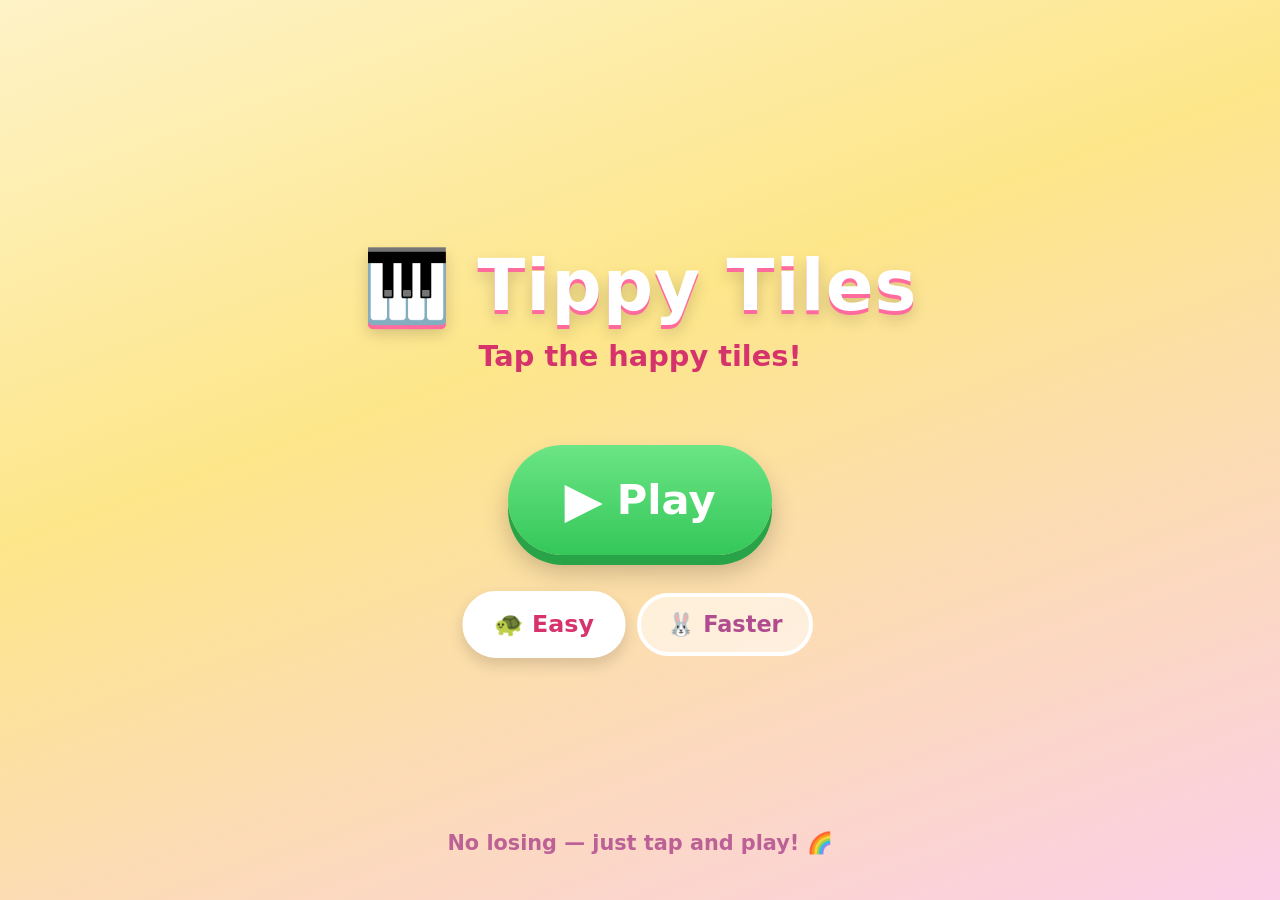
==== index.html @ 8df80373 "Add Tippy Tiles: a toddler-friendly Piano Tiles clone A gentle, no-fail take on Piano Tiles for litt" ====
<!DOCTYPE html>
<html lang="en">
<head>
  <meta charset="UTF-8" />
  <meta name="viewport" content="width=device-width, initial-scale=1.0, maximum-scale=1.0, user-scalable=no, viewport-fit=cover" />
  <meta name="apple-mobile-web-app-capable" content="yes" />
  <meta name="theme-color" content="#fde68a" />
  <title>Tippy Tiles — Piano Tiles for Toddlers</title>
  <link rel="stylesheet" href="style.css" />
</head>
<body>
  <!-- ===== Start screen ===== -->
  <div id="start" class="screen">
    <div class="title-wrap">
      <h1 class="title">🎹 Tippy Tiles</h1>
      <p class="subtitle">Tap the happy tiles!</p>
    </div>
    <button id="playBtn" class="big-btn" aria-label="Play">
      <span class="big-btn-icon">▶</span>
      <span class="big-btn-text">Play</span>
    </button>
    <div class="mode-row" role="group" aria-label="Choose a mode">
      <button class="mode-btn is-active" data-mode="relaxed">🐢 Easy</button>
      <button class="mode-btn" data-mode="normal">🐰 Faster</button>
    </div>
    <p class="hint">No losing — just tap and play! 🌈</p>
  </div>

  <!-- ===== Game screen ===== -->
  <div id="game" class="screen hidden">
    <div id="hud">
      <button id="homeBtn" class="hud-btn" aria-label="Home">🏠</button>
      <div id="score" class="score" aria-live="polite">
        <span class="star">⭐</span><span id="scoreNum">0</span>
      </div>
      <button id="soundBtn" class="hud-btn" aria-label="Sound on or off">🔊</button>
    </div>
    <div id="board" aria-label="Piano tiles"></div>
    <div id="praise" class="praise" aria-hidden="true"></div>
  </div>

  <script src="game.js"></script>
</body>
</html>
---- style.css ----
/* ===== Tippy Tiles — toddler piano tiles ===== */
* { margin: 0; padding: 0; box-sizing: border-box; -webkit-tap-highlight-color: transparent; }

:root {
  --c1: #ff6b9d; /* pink   */
  --c2: #ffa552; /* orange */
  --c3: #ffe066; /* yellow */
  --c4: #6be585; /* green  */
  --c5: #5ec8ff; /* blue   */
  --c6: #b388ff; /* purple */
}

html, body {
  height: 100%;
  overflow: hidden;
  overscroll-behavior: none;
  touch-action: manipulation;
  user-select: none;
  -webkit-user-select: none;
  font-family: "Trebuchet MS", "Comic Sans MS", "Segoe UI", system-ui, sans-serif;
  background: linear-gradient(160deg, #fef3c7 0%, #fde68a 40%, #fbcfe8 100%);
}

.screen {
  position: fixed;
  inset: 0;
  display: flex;
  flex-direction: column;
  align-items: center;
  justify-content: center;
}
.hidden { display: none !important; }

/* ===== Start screen ===== */
.title-wrap { text-align: center; margin-bottom: 8vh; padding: 0 16px; max-width: 100%; }
.title {
  font-size: clamp(2.4rem, 11vw, 4.4rem);
  color: #fff;
  text-shadow: 0 4px 0 #ff6b9d, 0 8px 16px rgba(0,0,0,.18);
  letter-spacing: 1px;
  animation: bob 2.4s ease-in-out infinite;
}
.subtitle {
  margin-top: 12px;
  font-size: clamp(1.1rem, 5vw, 1.8rem);
  color: #d6336c;
  font-weight: bold;
}

.big-btn {
  display: flex;
  align-items: center;
  gap: 14px;
  padding: 26px 56px;
  border: none;
  border-radius: 999px;
  background: linear-gradient(180deg, #6be585, #34c759);
  color: #fff;
  font-size: clamp(1.6rem, 7vw, 2.6rem);
  font-weight: bold;
  font-family: inherit;
  box-shadow: 0 10px 0 #28a347, 0 16px 26px rgba(0,0,0,.22);
  cursor: pointer;
  transition: transform .08s ease, box-shadow .08s ease;
  animation: pulse 1.8s ease-in-out infinite;
}
.big-btn:active {
  transform: translateY(7px);
  box-shadow: 0 3px 0 #28a347, 0 6px 12px rgba(0,0,0,.22);
  animation: none;
}
.big-btn-icon { font-size: 1.2em; }

.mode-row { display: flex; gap: 16px; margin-top: 38px; }
.mode-btn {
  padding: 14px 26px;
  border: 4px solid #fff;
  border-radius: 999px;
  background: rgba(255,255,255,.55);
  color: #b14d8e;
  font-size: clamp(1rem, 4.5vw, 1.4rem);
  font-weight: bold;
  font-family: inherit;
  cursor: pointer;
  transition: transform .1s ease, background .15s ease;
}
.mode-btn.is-active {
  background: #fff;
  color: #d6336c;
  transform: scale(1.06);
  box-shadow: 0 6px 14px rgba(0,0,0,.15);
}

.hint {
  position: absolute;
  bottom: 5vh;
  color: #b14d8e;
  font-size: clamp(.95rem, 4vw, 1.3rem);
  font-weight: bold;
  opacity: .85;
}

/* ===== Game screen ===== */
#game { background: linear-gradient(160deg, #fff7ed 0%, #fee2e2 100%); }

#hud {
  position: absolute;
  top: 0; left: 0; right: 0;
  height: 64px;
  display: flex;
  align-items: center;
  justify-content: space-between;
  padding: 0 14px;
  padding-top: env(safe-area-inset-top, 0);
  z-index: 30;
  pointer-events: none;
}
.hud-btn {
  pointer-events: auto;
  width: 52px; height: 52px;
  border: none;
  border-radius: 50%;
  background: rgba(255,255,255,.85);
  font-size: 1.6rem;
  cursor: pointer;
  box-shadow: 0 4px 10px rgba(0,0,0,.12);
  display: flex; align-items: center; justify-content: center;
}
.hud-btn:active { transform: scale(.92); }

.score {
  display: flex;
  align-items: center;
  gap: 6px;
  background: rgba(255,255,255,.85);
  padding: 6px 20px;
  border-radius: 999px;
  font-size: 1.8rem;
  font-weight: bold;
  color: #f59e0b;
  box-shadow: 0 4px 10px rgba(0,0,0,.12);
  min-width: 90px;
  justify-content: center;
}
.score.pop { animation: scorePop .3s ease; }
.score .star { font-size: 1.4rem; }

/* ===== Board & tiles ===== */
#board {
  position: absolute;
  inset: 0;
  overflow: hidden;
}
#board::before {
  /* faint column guides */
  content: "";
  position: absolute;
  inset: 0;
  background-image: repeating-linear-gradient(
    to right,
    transparent 0,
    transparent calc(25% - 2px),
    rgba(0,0,0,.05) calc(25% - 2px),
    rgba(0,0,0,.05) 25%
  );
}

.tile {
  position: absolute;
  border-radius: 22px;
  box-shadow: inset 0 -8px 0 rgba(0,0,0,.12), 0 8px 18px rgba(0,0,0,.18);
  display: flex;
  align-items: center;
  justify-content: center;
  font-size: 12vw;
  will-change: transform;
  cursor: pointer;
}
.tile .face { pointer-events: none; filter: drop-shadow(0 2px 0 rgba(0,0,0,.12)); }

.tile.tapped {
  animation: tilePop .32s ease forwards;
  pointer-events: none;
}

/* burst particles */
.spark {
  position: absolute;
  font-size: 2rem;
  pointer-events: none;
  z-index: 20;
  animation: sparkFly .7s ease-out forwards;
}

/* big praise word */
.praise {
  position: absolute;
  top: 42%;
  left: 50%;
  transform: translate(-50%, -50%) scale(.4);
  font-size: clamp(2.4rem, 13vw, 6rem);
  font-weight: bold;
  color: #fff;
  text-shadow: 0 4px 0 #ff6b9d, 0 8px 18px rgba(0,0,0,.25);
  opacity: 0;
  pointer-events: none;
  z-index: 25;
  white-space: nowrap;
}
.praise.show { animation: praisePop 1s ease forwards; }

/* ===== Keyframes ===== */
@keyframes bob   { 0%,100% { transform: translateY(0) rotate(-2deg);} 50% { transform: translateY(-12px) rotate(2deg);} }
@keyframes pulse { 0%,100% { transform: scale(1);} 50% { transform: scale(1.05);} }
@keyframes scorePop { 0% { transform: scale(1);} 40% { transform: scale(1.35);} 100% { transform: scale(1);} }
@keyframes tilePop {
  0%   { transform: scale(1); }
  35%  { transform: scale(1.18); filter: brightness(1.4); }
  100% { transform: scale(.2); opacity: 0; }
}
@keyframes sparkFly {
  0%   { transform: translate(0,0) scale(.4) rotate(0); opacity: 1; }
  100% { transform: translate(var(--dx), var(--dy)) scale(1.3) rotate(var(--rot)); opacity: 0; }
}
@keyframes praisePop {
  0%   { opacity: 0; transform: translate(-50%,-50%) scale(.4) rotate(-8deg); }
  25%  { opacity: 1; transform: translate(-50%,-50%) scale(1.15) rotate(4deg); }
  70%  { opacity: 1; transform: translate(-50%,-50%) scale(1) rotate(0); }
  100% { opacity: 0; transform: translate(-50%,-60%) scale(1); }
}

@media (prefers-reduced-motion: reduce) {
  .title, .big-btn { animation: none; }
}
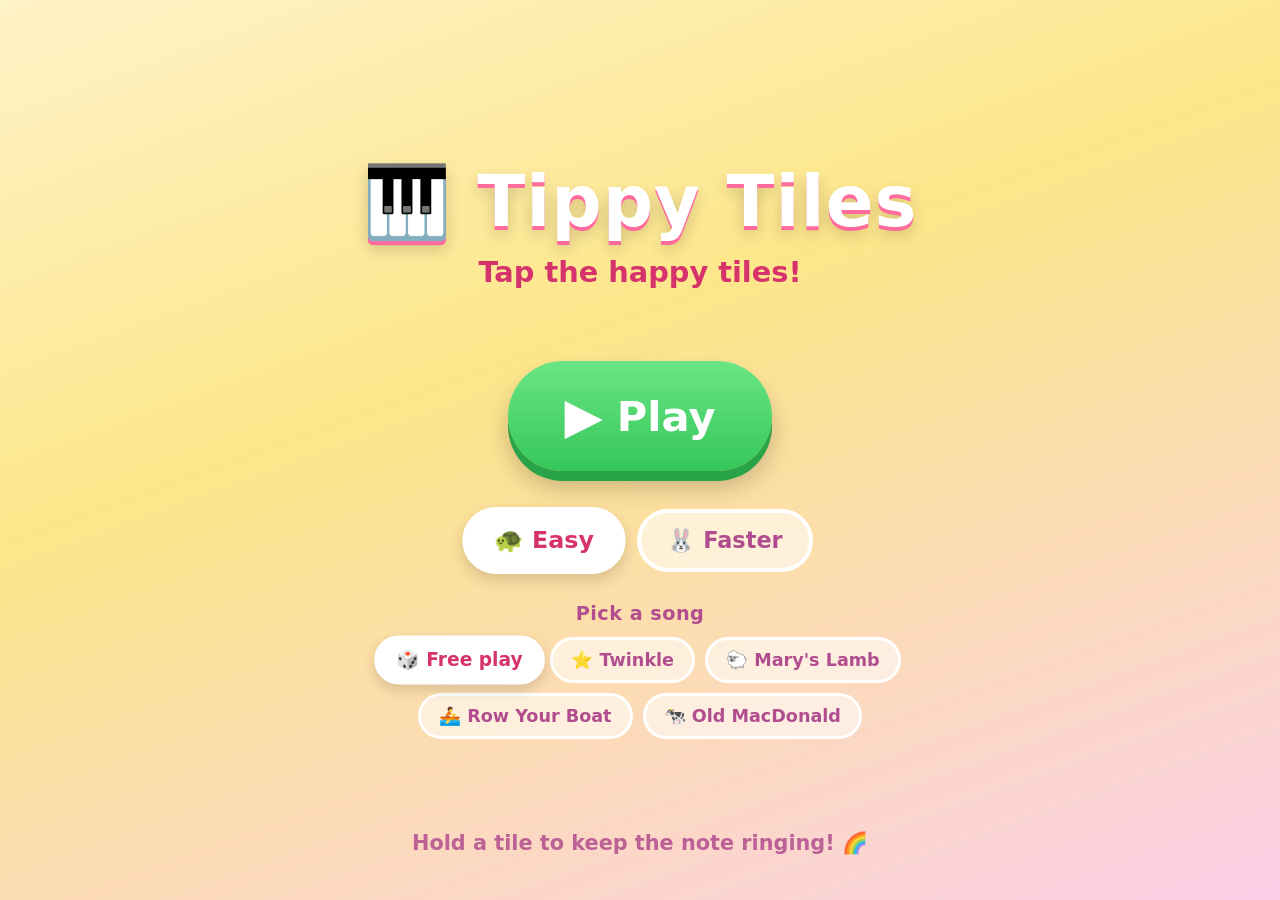
==== commit 58bd6cad: "Add long-press sustained notes and play-along nursery songs - Hold a tile to keep its note ringing; " ====
--- a/index.html
+++ b/index.html
@@ -19,11 +19,19 @@
       <span class="big-btn-icon">▶</span>
       <span class="big-btn-text">Play</span>
     </button>
-    <div class="mode-row" role="group" aria-label="Choose a mode">
+    <div class="mode-row" role="group" aria-label="Choose a speed">
       <button class="mode-btn is-active" data-mode="relaxed">🐢 Easy</button>
       <button class="mode-btn" data-mode="normal">🐰 Faster</button>
     </div>
-    <p class="hint">No losing — just tap and play! 🌈</p>
+    <p class="pick-label">Pick a song</p>
+    <div class="song-row" role="group" aria-label="Choose a song">
+      <button class="song-btn is-active" data-song="free">🎲 Free play</button>
+      <button class="song-btn" data-song="twinkle">⭐ Twinkle</button>
+      <button class="song-btn" data-song="mary">🐑 Mary's Lamb</button>
+      <button class="song-btn" data-song="row">🚣 Row Your Boat</button>
+      <button class="song-btn" data-song="macdonald">🐄 Old MacDonald</button>
+    </div>
+    <p class="hint">Hold a tile to keep the note ringing! 🌈</p>
   </div>
 
   <!-- ===== Game screen ===== -->
--- a/style.css
+++ b/style.css
@@ -91,6 +91,41 @@
   box-shadow: 0 6px 14px rgba(0,0,0,.15);
 }
 
+.pick-label {
+  margin-top: 30px;
+  color: #b14d8e;
+  font-size: clamp(.95rem, 4vw, 1.2rem);
+  font-weight: bold;
+  letter-spacing: .5px;
+}
+.song-row {
+  display: flex;
+  flex-wrap: wrap;
+  justify-content: center;
+  gap: 10px;
+  margin-top: 12px;
+  max-width: 560px;
+  padding: 0 12px;
+}
+.song-btn {
+  padding: 10px 18px;
+  border: 3px solid #fff;
+  border-radius: 999px;
+  background: rgba(255,255,255,.55);
+  color: #b14d8e;
+  font-size: clamp(.85rem, 3.6vw, 1.1rem);
+  font-weight: bold;
+  font-family: inherit;
+  cursor: pointer;
+  transition: transform .1s ease, background .15s ease;
+}
+.song-btn.is-active {
+  background: #fff;
+  color: #d6336c;
+  transform: scale(1.06);
+  box-shadow: 0 5px 12px rgba(0,0,0,.15);
+}
+
 .hint {
   position: absolute;
   bottom: 5vh;
@@ -183,6 +218,13 @@
   pointer-events: none;
 }
 
+/* In song mode, the next tile to tap glows to guide little players. */
+.tile.glow {
+  box-shadow: inset 0 -8px 0 rgba(0,0,0,.12), 0 8px 18px rgba(0,0,0,.18),
+              0 0 0 6px rgba(255,255,255,.95), 0 0 30px 10px rgba(255,255,255,.75);
+  animation: tileGlow 1s ease-in-out infinite;
+}
+
 /* burst particles */
 .spark {
   position: absolute;
@@ -222,6 +264,7 @@
   0%   { transform: translate(0,0) scale(.4) rotate(0); opacity: 1; }
   100% { transform: translate(var(--dx), var(--dy)) scale(1.3) rotate(var(--rot)); opacity: 0; }
 }
+@keyframes tileGlow { 0%,100% { filter: brightness(1); } 50% { filter: brightness(1.22); } }
 @keyframes praisePop {
   0%   { opacity: 0; transform: translate(-50%,-50%) scale(.4) rotate(-8deg); }
   25%  { opacity: 1; transform: translate(-50%,-50%) scale(1.15) rotate(4deg); }
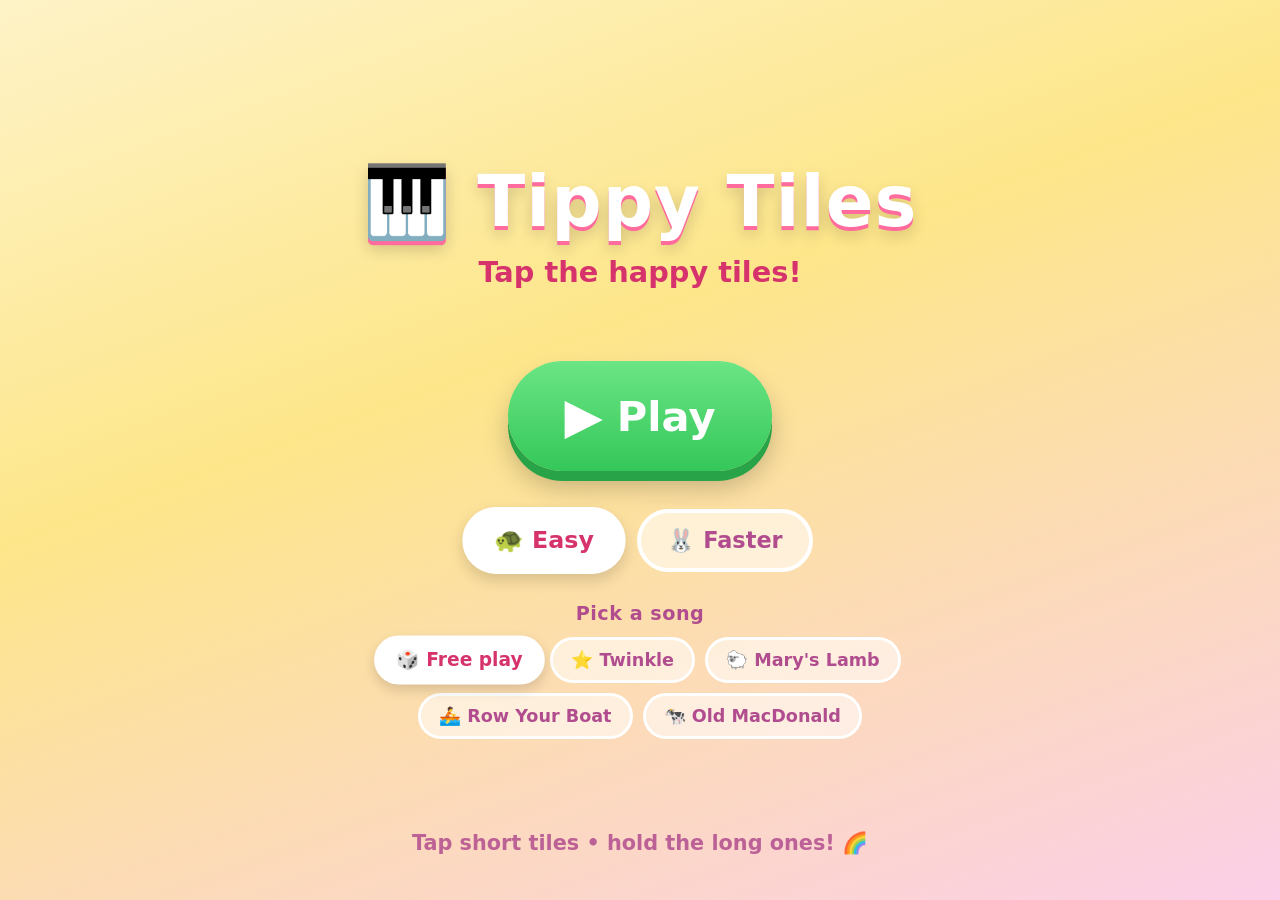
==== commit 5ce1efd3: "Add long press-and-hold tiles Introduce tall 'long' tiles (~1/3 of spawns) that are meant to be pres" ====
--- a/index.html
+++ b/index.html
@@ -31,7 +31,7 @@
       <button class="song-btn" data-song="row">🚣 Row Your Boat</button>
       <button class="song-btn" data-song="macdonald">🐄 Old MacDonald</button>
     </div>
-    <p class="hint">Hold a tile to keep the note ringing! 🌈</p>
+    <p class="hint">Tap short tiles • hold the long ones! 🌈</p>
   </div>
 
   <!-- ===== Game screen ===== -->
--- a/style.css
+++ b/style.css
@@ -218,6 +218,29 @@
   pointer-events: none;
 }
 
+/* ===== Long (press-and-hold) tiles ===== */
+.tile.long {
+  /* a soft vertical sheen + dashed "track" so it reads as a hold tile */
+  background-image: linear-gradient(180deg, rgba(255,255,255,.32), rgba(255,255,255,0) 40%);
+  border: 3px dashed rgba(255,255,255,.85);
+}
+.tile.long .grip {
+  position: absolute;
+  bottom: 6%;
+  font-size: 1.6rem;
+  line-height: .5;
+  letter-spacing: 4px;
+  color: rgba(255,255,255,.9);
+  pointer-events: none;
+  writing-mode: vertical-rl;
+  animation: gripPulse 1.1s ease-in-out infinite;
+}
+.tile.long.held {
+  filter: brightness(1.18);
+  box-shadow: inset 0 -8px 0 rgba(0,0,0,.12), 0 8px 18px rgba(0,0,0,.18),
+              0 0 0 6px rgba(255,255,255,.95), 0 0 34px 12px rgba(255,255,255,.8);
+}
+
 /* In song mode, the next tile to tap glows to guide little players. */
 .tile.glow {
   box-shadow: inset 0 -8px 0 rgba(0,0,0,.12), 0 8px 18px rgba(0,0,0,.18),
@@ -265,6 +288,7 @@
   100% { transform: translate(var(--dx), var(--dy)) scale(1.3) rotate(var(--rot)); opacity: 0; }
 }
 @keyframes tileGlow { 0%,100% { filter: brightness(1); } 50% { filter: brightness(1.22); } }
+@keyframes gripPulse { 0%,100% { opacity: .55; } 50% { opacity: 1; } }
 @keyframes praisePop {
   0%   { opacity: 0; transform: translate(-50%,-50%) scale(.4) rotate(-8deg); }
   25%  { opacity: 1; transform: translate(-50%,-50%) scale(1.15) rotate(4deg); }
